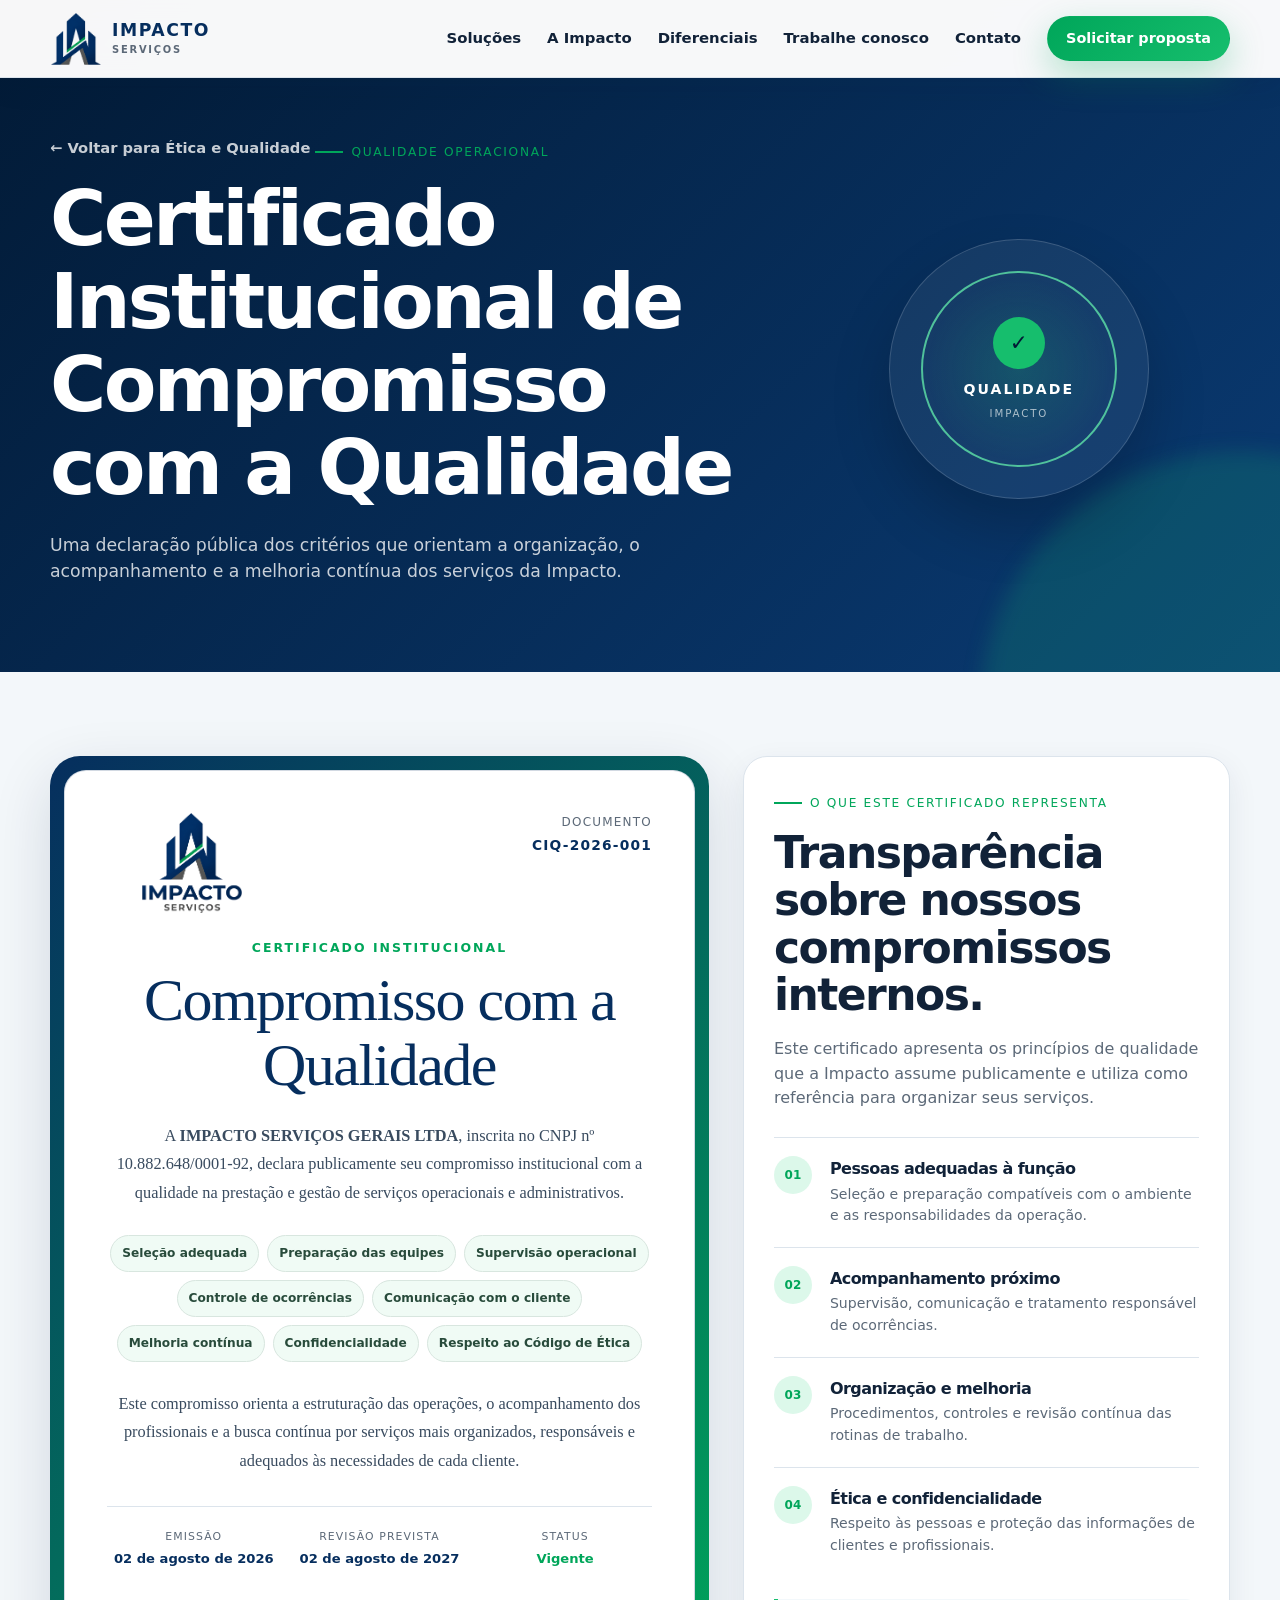
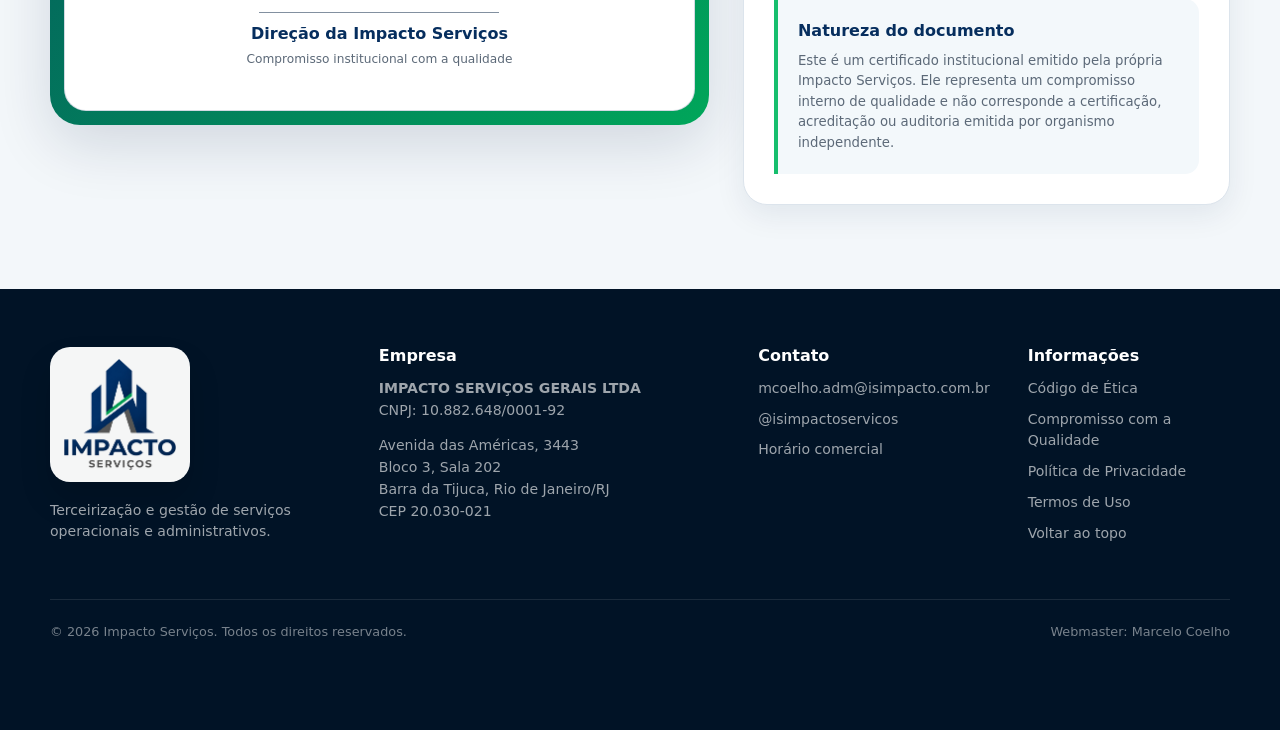
==== certificado-qualidade.html @ b69f6bbd "Add files via upload" ====
<!doctype html>
<html lang="pt-BR">
<head>
  <meta charset="utf-8" />
  <meta name="viewport" content="width=device-width, initial-scale=1, viewport-fit=cover" />
  <meta name="theme-color" content="#062e5e" />
  <meta name="description" content="Certificado Institucional de Compromisso com a Qualidade da Impacto Serviços." />
  <meta name="robots" content="index,follow" />
  <link rel="canonical" href="https://isimpacto.com.br/certificado-qualidade" />
  <link rel="icon" type="image/png" href="favicon.png" />
  <link rel="manifest" href="site.webmanifest" />
  <link rel="stylesheet" href="styles.css" />
  <title>Compromisso com a Qualidade | Impacto Serviços</title>
</head>
<body class="inner-page quality-page">
  <a class="skip-link" href="#conteudo">Ir para o conteúdo</a>

  <header class="site-header" id="topo">
    <div class="container header-inner">
      <a class="brand" href="index.html#topo" aria-label="Impacto Serviços, início">
        <img src="assets/images/logo-mark.webp" alt="" width="52" height="52" />
        <span><strong>IMPACTO</strong><small>SERVIÇOS</small></span>
      </a>
      <button class="menu-toggle" type="button" aria-expanded="false" aria-controls="menu-principal" aria-label="Abrir menu">
        <span></span><span></span><span></span>
      </button>
      <nav class="main-nav" id="menu-principal" aria-label="Navegação principal">
        <a href="index.html#solucoes">Soluções</a>
        <a href="index.html#impacto">A Impacto</a>
        <a href="index.html#diferenciais">Diferenciais</a>
        <a href="index.html#trabalhe">Trabalhe conosco</a>
        <a href="index.html#contato">Contato</a>
        <a class="btn btn-sm btn-primary nav-cta" href="index.html#proposta">Solicitar proposta</a>
      </nav>
    </div>
  </header>

  <main id="conteudo">
    <section class="document-hero quality-hero">
      <div class="container document-hero-grid">
        <div class="reveal">
          <a class="back-link" href="index.html#etica-qualidade">← Voltar para Ética e Qualidade</a>
          <span class="eyebrow">Qualidade operacional</span>
          <h1>Certificado Institucional de Compromisso com a Qualidade</h1>
          <p>Uma declaração pública dos critérios que orientam a organização, o acompanhamento e a melhoria contínua dos serviços da Impacto.</p>
        </div>
        <div class="quality-seal reveal" aria-hidden="true">
          <div class="quality-seal-inner"><span>✓</span><strong>QUALIDADE</strong><small>IMPACTO</small></div>
        </div>
      </div>
    </section>

    <section class="section certificate-section">
      <div class="container certificate-layout">
        <article class="certificate-card reveal" aria-label="Certificado Institucional de Compromisso com a Qualidade">
          <div class="certificate-border">
            <div class="certificate-header">
              <img src="assets/images/logo-impacto.webp" alt="Impacto Serviços" width="260" height="160" />
              <div class="certificate-number"><span>Documento</span><strong>CIQ-2026-001</strong></div>
            </div>

            <div class="certificate-title">
              <span>Certificado Institucional</span>
              <h2>Compromisso com a Qualidade</h2>
            </div>

            <p class="certificate-lead">A <strong>IMPACTO SERVIÇOS GERAIS LTDA</strong>, inscrita no CNPJ nº 10.882.648/0001-92, declara publicamente seu compromisso institucional com a qualidade na prestação e gestão de serviços operacionais e administrativos.</p>

            <div class="certificate-pillars">
              <span>Seleção adequada</span>
              <span>Preparação das equipes</span>
              <span>Supervisão operacional</span>
              <span>Controle de ocorrências</span>
              <span>Comunicação com o cliente</span>
              <span>Melhoria contínua</span>
              <span>Confidencialidade</span>
              <span>Respeito ao Código de Ética</span>
            </div>

            <p class="certificate-text">Este compromisso orienta a estruturação das operações, o acompanhamento dos profissionais e a busca contínua por serviços mais organizados, responsáveis e adequados às necessidades de cada cliente.</p>

            <div class="certificate-meta">
              <div><span>Emissão</span><strong>02 de agosto de 2026</strong></div>
              <div><span>Revisão prevista</span><strong>02 de agosto de 2027</strong></div>
              <div><span>Status</span><strong class="status-active">Vigente</strong></div>
            </div>

            <div class="certificate-signature">
              <div class="signature-line"></div>
              <strong>Direção da Impacto Serviços</strong>
              <span>Compromisso institucional com a qualidade</span>
            </div>
          </div>
        </article>

        <aside class="certificate-explainer reveal">
          <span class="eyebrow">O que este certificado representa</span>
          <h2>Transparência sobre nossos compromissos internos.</h2>
          <p>Este certificado apresenta os princípios de qualidade que a Impacto assume publicamente e utiliza como referência para organizar seus serviços.</p>

          <div class="quality-principles">
            <article><span>01</span><div><h3>Pessoas adequadas à função</h3><p>Seleção e preparação compatíveis com o ambiente e as responsabilidades da operação.</p></div></article>
            <article><span>02</span><div><h3>Acompanhamento próximo</h3><p>Supervisão, comunicação e tratamento responsável de ocorrências.</p></div></article>
            <article><span>03</span><div><h3>Organização e melhoria</h3><p>Procedimentos, controles e revisão contínua das rotinas de trabalho.</p></div></article>
            <article><span>04</span><div><h3>Ética e confidencialidade</h3><p>Respeito às pessoas e proteção das informações de clientes e profissionais.</p></div></article>
          </div>

          <div class="certificate-disclaimer">
            <strong>Natureza do documento</strong>
            <p>Este é um certificado institucional emitido pela própria Impacto Serviços. Ele representa um compromisso interno de qualidade e não corresponde a certificação, acreditação ou auditoria emitida por organismo independente.</p>
          </div>
        </aside>
      </div>
    </section>
  </main>

  <footer class="site-footer">
    <div class="container footer-grid">
      <div class="footer-brand">
        <img class="footer-logo" src="assets/images/logo-impacto.webp" alt="Impacto Serviços" width="180" height="180" loading="lazy" />
        <p>Terceirização e gestão de serviços operacionais e administrativos.</p>
      </div>
      <div>
        <h2>Empresa</h2>
        <p><strong>IMPACTO SERVIÇOS GERAIS LTDA</strong><br />CNPJ: 10.882.648/0001-92</p>
        <p>Avenida das Américas, 3443<br />Bloco 3, Sala 202<br />Barra da Tijuca, Rio de Janeiro/RJ<br />CEP 20.030-021</p>
      </div>
      <div>
        <h2>Contato</h2>
        <a href="mailto:mcoelho.adm@isimpacto.com.br">mcoelho.adm@isimpacto.com.br</a>
        <a href="https://www.instagram.com/isimpactoservicos/" target="_blank" rel="noopener noreferrer">@isimpactoservicos</a>
        <p>Horário comercial</p>
      </div>
      <div>
        <h2>Informações</h2>
        <a href="codigo-etica.html">Código de Ética</a>
        <a href="certificado-qualidade.html">Compromisso com a Qualidade</a>
        <a href="privacidade.html">Política de Privacidade</a>
        <a href="termos.html">Termos de Uso</a>
        <a href="#topo">Voltar ao topo</a>
      </div>
    </div>
    <div class="container footer-bottom">
      <span>© <span id="current-year"></span> Impacto Serviços. Todos os direitos reservados.</span>
      <span>Webmaster: Marcelo Coelho</span>
    </div>
  </footer>

  <script src="script.js" defer></script>
</body>
</html>
---- styles.css ----
:root {
  --navy-950: #021a35;
  --navy-900: #062e5e;
  --navy-800: #0a3b74;
  --navy-700: #0e4c8f;
  --green-600: #00a65a;
  --green-500: #16be6d;
  --green-100: #dcf8ea;
  --ink: #112238;
  --muted: #5c6978;
  --line: #dce4ec;
  --soft: #f3f7fa;
  --white: #ffffff;
  --shadow-sm: 0 10px 30px rgba(4, 39, 78, .08);
  --shadow-md: 0 20px 60px rgba(3, 31, 63, .14);
  --radius-sm: 14px;
  --radius-md: 24px;
  --radius-lg: 34px;
  --container: 1180px;
  --header-h: 78px;
}

* { box-sizing: border-box; }
html { scroll-behavior: smooth; }
body {
  margin: 0;
  color: var(--ink);
  background: var(--white);
  font-family: Inter, ui-sans-serif, system-ui, -apple-system, BlinkMacSystemFont, "Segoe UI", sans-serif;
  line-height: 1.55;
  overflow-x: hidden;
}
img { display: block; max-width: 100%; }
a { color: inherit; text-decoration: none; }
button, input, select, textarea { font: inherit; }
button { cursor: pointer; }

.skip-link {
  position: fixed;
  z-index: 9999;
  top: 10px;
  left: 10px;
  padding: 10px 14px;
  border-radius: 8px;
  color: white;
  background: var(--navy-950);
  transform: translateY(-140%);
}
.skip-link:focus { transform: translateY(0); }

.container { width: min(calc(100% - 32px), var(--container)); margin-inline: auto; }
.section { padding: 84px 0; }
.section-soft { background: var(--soft); }
.section-dark { color: var(--white); background: var(--navy-950); }

.eyebrow {
  display: inline-flex;
  align-items: center;
  gap: 8px;
  margin-bottom: 16px;
  color: var(--green-600);
  font-size: .76rem;
  font-weight: 500;
  letter-spacing: .14em;
  text-transform: uppercase;
}
.eyebrow::before { content: ""; width: 28px; height: 2px; background: currentColor; }
.eyebrow-light { color: #62efaa; }

h1, h2, h3, p { margin-top: 0; }
h1, h2, h3 { line-height: 1.08; letter-spacing: -.035em; }
h1 { max-width: 760px; margin-bottom: 22px; font-size: clamp(2.55rem, 7vw, 5.2rem); }
h2 { margin-bottom: 18px; font-size: clamp(2rem, 5vw, 3.55rem); }
h3 { margin-bottom: 12px; font-size: clamp(1.2rem, 2.4vw, 1.55rem); }
p { color: var(--muted); }
.section-dark p, .coverage-section p, .proposal-section p { color: rgba(255,255,255,.76); }

.btn {
  display: inline-flex;
  min-height: 52px;
  align-items: center;
  justify-content: center;
  padding: 14px 22px;
  border: 1px solid transparent;
  border-radius: 999px;
  font-weight: 800;
  transition: transform .25s ease, box-shadow .25s ease, background .25s ease, border-color .25s ease;
}
.btn:hover { transform: translateY(-2px); }
.btn-primary { color: var(--white); background: linear-gradient(135deg, var(--green-600), var(--green-500)); box-shadow: 0 14px 36px rgba(0,166,90,.28); }
.btn-primary:hover { box-shadow: 0 18px 42px rgba(0,166,90,.36); }
.btn-secondary { color: var(--white); background: var(--navy-900); }
.btn-ghost { color: var(--white); border-color: rgba(255,255,255,.28); background: rgba(255,255,255,.06); backdrop-filter: blur(8px); }
.btn-sm { min-height: 42px; padding: 10px 18px; font-size: .9rem; }
.btn-full { width: 100%; border: 0; }

 .site-header {
  position: fixed;
  z-index: 1000;
  inset: 0 0 auto;
  height: var(--header-h);
  border-bottom: 1px solid var(--line);
  background: rgba(255,255,255,.97);
  box-shadow: 0 8px 30px rgba(2,26,53,.08);
  backdrop-filter: blur(14px);
  transition: background .25s ease, border-color .25s ease, box-shadow .25s ease;
}
.site-header.scrolled { background: rgba(255,255,255,.97); border-color: var(--line); box-shadow: 0 8px 30px rgba(2,26,53,.08); backdrop-filter: blur(14px); }
.header-inner { height: 100%; display: flex; align-items: center; justify-content: space-between; gap: 20px; }
.brand { display: inline-flex; align-items: center; gap: 10px; flex-shrink: 0; color: var(--navy-900); }
.brand img { width: 52px; height: 52px; object-fit: contain; flex: 0 0 auto; }
.brand span { display: grid; line-height: 1; }
.brand strong { color: var(--navy-900); font-size: 1.08rem; letter-spacing: .09em; }
.brand small { margin-top: 5px; color: var(--muted); font-size: .62rem; font-weight: 700; letter-spacing: .18em; }
.main-nav { display: flex; align-items: center; gap: 26px; color: var(--ink); font-size: .93rem; font-weight: 700; }
.site-header.scrolled .main-nav { color: var(--ink); }
.main-nav > a:not(.btn) { position: relative; }
.main-nav > a:not(.btn)::after { content: ""; position: absolute; left: 0; right: 100%; bottom: -7px; height: 2px; background: var(--green-500); transition: right .2s ease; }
.main-nav > a:not(.btn):hover::after { right: 0; }
.menu-toggle { display: none; width: 46px; height: 46px; padding: 11px; border: 0; border-radius: 50%; background: var(--soft); }
.menu-toggle span { display: block; width: 100%; height: 2px; margin: 5px 0; border-radius: 2px; background: var(--navy-900); transition: transform .2s ease, opacity .2s ease; }
.site-header.scrolled .menu-toggle { background: var(--soft); }
.site-header.scrolled .menu-toggle span { background: var(--navy-900); }

.hero { position: relative; min-height: 100svh; padding: calc(var(--header-h) + 52px) 0 70px; overflow: hidden; }
.hero::before { content: ""; position: absolute; inset: 0; background: radial-gradient(circle at 20% 10%, rgba(0,166,90,.16), transparent 32%), linear-gradient(120deg, rgba(4,53,105,.4), transparent 56%); pointer-events: none; }
.hero-glow { position: absolute; border-radius: 50%; filter: blur(10px); opacity: .35; }
.hero-glow-one { width: 380px; height: 380px; right: -120px; top: 80px; background: #0f7bd5; }
.hero-glow-two { width: 270px; height: 270px; left: -100px; bottom: 10%; background: var(--green-600); }
.hero-grid { position: relative; display: grid; grid-template-columns: minmax(0, .92fr) minmax(500px, 1.08fr); gap: 64px; align-items: center; }
.hero-copy > p { max-width: 630px; margin-bottom: 30px; font-size: clamp(1.05rem, 2vw, 1.22rem); }
.hero-actions { display: flex; flex-wrap: wrap; gap: 12px; margin-bottom: 30px; }
.hero-points { display: grid; gap: 10px; margin: 0; padding: 0; list-style: none; color: rgba(255,255,255,.84); font-size: .94rem; }
.check { display: inline-grid; width: 22px; height: 22px; place-items: center; margin-right: 8px; border-radius: 50%; color: var(--navy-950); background: var(--green-500); font-size: .77rem; font-weight: 900; }

.hero-gallery { display: grid; grid-template-columns: 1.1fr .9fr; grid-template-rows: repeat(2, 250px); gap: 16px; }
.hero-card { position: relative; margin: 0; overflow: hidden; border: 1px solid rgba(255,255,255,.14); border-radius: var(--radius-md); box-shadow: var(--shadow-md); }
.hero-card-main { grid-row: 1 / span 2; }
.hero-card img { width: 100%; height: 100%; object-fit: cover; transition: transform .7s cubic-bezier(.2,.8,.2,1); }
.hero-card:hover img { transform: scale(1.04); }
.hero-card::after { content: ""; position: absolute; inset: 45% 0 0; background: linear-gradient(transparent, rgba(2,26,53,.88)); }
.hero-card figcaption { position: absolute; z-index: 1; left: 20px; right: 20px; bottom: 18px; font-weight: 800; }

.stats { position: relative; z-index: 2; margin-top: -34px; }
.stats-grid { display: grid; grid-template-columns: repeat(4,1fr); border: 1px solid var(--line); border-radius: var(--radius-md); background: white; box-shadow: var(--shadow-md); overflow: hidden; }
.stat { padding: 28px; text-align: center; }
.stat + .stat { border-left: 1px solid var(--line); }
.stat strong { display: block; color: var(--navy-900); font-size: clamp(1.7rem,3vw,2.45rem); line-height: 1; }
.stat span { display: block; margin-top: 8px; color: var(--muted); font-size: .88rem; }

.section-heading { max-width: 760px; margin-bottom: 42px; }
.section-heading p { max-width: 680px; font-size: 1.05rem; }
.solution-grid { display: grid; grid-template-columns: repeat(3,1fr); gap: 22px; }
.solution-card { display: flex; min-height: 100%; flex-direction: column; overflow: hidden; border: 1px solid var(--line); border-radius: var(--radius-md); background: white; box-shadow: var(--shadow-sm); transition: transform .25s ease, box-shadow .25s ease, border-color .25s ease; }
.solution-card:hover { transform: translateY(-7px); border-color: rgba(0,166,90,.38); box-shadow: var(--shadow-md); }
.solution-image { aspect-ratio: 4 / 5; overflow: hidden; background: var(--soft); }
.solution-image img { width: 100%; height: 100%; object-fit: cover; object-position: center top; transition: transform .55s ease; }
.solution-card:hover .solution-image img { transform: scale(1.04); }
.card-hospital .solution-image img { object-position: center 10%; }
.card-portaria .solution-image img { object-position: center 10%; }
.card-admin .solution-image img { object-position: center top; }
.solution-body { display: flex; flex: 1; flex-direction: column; padding: 26px; }
.solution-body h3 span { display: block; margin-top: 5px; color: var(--green-600); font-size: .78em; }
.card-number { display: block; margin-bottom: 14px; color: var(--green-600); font-size: .78rem; font-weight: 900; letter-spacing: .16em; }
.solution-body ul { display: grid; gap: 8px; margin: 4px 0 24px; padding-left: 19px; color: var(--muted); font-size: .92rem; }
.text-link { margin-top: auto; color: var(--navy-900); font-weight: 850; }
.text-link span { display: inline-block; transition: transform .2s ease; }
.text-link:hover span { transform: translateX(5px); }

.about-grid { display: grid; grid-template-columns: .9fr 1.1fr; gap: 72px; align-items: center; }
.about-media { position: relative; min-height: 650px; }
.about-main { width: 82%; height: 650px; object-fit: cover; object-position: center top; border-radius: var(--radius-lg); box-shadow: var(--shadow-md); }
.about-float { position: absolute; right: 0; bottom: 42px; width: 46%; padding: 8px; border-radius: 22px; background: white; box-shadow: var(--shadow-md); }
.about-float img { width: 100%; aspect-ratio: 4 / 5; object-fit: cover; object-position: center top; border-radius: 16px; }
.about-copy > p { font-size: 1.04rem; }
.feature-list { display: grid; gap: 14px; margin-top: 28px; }
.feature-list > div { display: grid; grid-template-columns: 42px 1fr; gap: 14px; align-items: start; padding: 16px 0; border-top: 1px solid var(--line); }
.feature-list span { display: grid; width: 42px; height: 42px; place-items: center; border-radius: 50%; color: var(--green-600); background: var(--green-100); font-size: .8rem; font-weight: 900; }
.feature-list p { margin: 7px 0 0; }

.benefits-grid { display: grid; grid-template-columns: repeat(3,1fr); gap: 18px; }
.benefit { padding: 26px; border: 1px solid var(--line); border-radius: var(--radius-md); background: white; transition: border-color .25s ease, transform .25s ease, background .25s ease; }
.benefit:hover { transform: translateY(-4px); border-color: var(--green-500); background: linear-gradient(180deg,#fff,#f3fff8); }
.benefit-icon { display: grid; width: 46px; height: 46px; place-items: center; margin-bottom: 22px; border-radius: 14px; color: white; background: var(--navy-900); font-size: 1.15rem; }
.benefit p { margin-bottom: 0; }

.coverage-section { position: relative; overflow: hidden; color: white; background: linear-gradient(135deg,var(--navy-950),var(--navy-800)); }
.coverage-section::after { content: ""; position: absolute; width: 500px; height: 500px; right: -180px; bottom: -260px; border-radius: 50%; background: rgba(0,166,90,.22); filter: blur(20px); }
.coverage-grid { position: relative; z-index: 1; display: grid; grid-template-columns: 1.05fr .95fr; gap: 70px; align-items: center; }
.coverage-cards { display: grid; grid-template-columns: repeat(2,1fr); gap: 14px; margin-top: 28px; }
.coverage-cards article { padding: 22px; border: 1px solid rgba(255,255,255,.14); border-radius: 20px; background: rgba(255,255,255,.07); backdrop-filter: blur(8px); }
.coverage-cards strong, .coverage-cards span { display: block; }
.coverage-cards strong { color: #65efad; font-size: .85rem; text-transform: uppercase; letter-spacing: .12em; }
.coverage-cards span { margin: 5px 0 8px; font-size: 1.3rem; font-weight: 850; }
.coverage-cards p { margin: 0; font-size: .9rem; }
.coverage-visual { position: relative; display: grid; aspect-ratio: 1; max-width: 490px; place-items: center; margin-inline: auto; }
.coverage-visual img { position: relative; z-index: 2; filter: drop-shadow(0 24px 30px rgba(0,0,0,.24)); }
.coverage-logo { width: min(78%, 420px); height: auto; padding: 22px 24px; border-radius: 28px; background: rgba(255,255,255,.96); box-shadow: 0 24px 60px rgba(1,19,38,.28); }
.radar-ring { position: absolute; border: 1px solid rgba(255,255,255,.18); border-radius: 50%; animation: rotate 18s linear infinite; }
.ring-one { width: 42%; height: 42%; }
.ring-two { width: 68%; height: 68%; animation-direction: reverse; }
.ring-three { width: 94%; height: 94%; }
.pulse-dot { position: absolute; width: 13px; height: 13px; border: 3px solid rgba(255,255,255,.85); border-radius: 50%; background: var(--green-500); box-shadow: 0 0 0 8px rgba(22,190,109,.16); animation: pulse 2s ease-in-out infinite; }
.dot-one { top: 16%; right: 24%; }
.dot-two { bottom: 24%; left: 12%; animation-delay: .7s; }
.dot-three { right: 6%; bottom: 38%; animation-delay: 1.3s; }

.process-list { display: grid; grid-template-columns: repeat(4,1fr); margin: 0; padding: 0; list-style: none; counter-reset: steps; }
.process-list li { position: relative; padding: 24px; border-top: 2px solid var(--line); }
.process-list li::before { content: ""; position: absolute; top: -7px; left: 24px; width: 12px; height: 12px; border: 3px solid white; border-radius: 50%; background: var(--green-500); box-shadow: 0 0 0 1px var(--green-500); }
.process-list li span { display: block; margin-bottom: 36px; color: var(--green-600); font-size: .8rem; font-weight: 900; letter-spacing: .15em; }
.process-list li p { margin-bottom: 0; font-size: .92rem; }

.careers-grid { display: grid; grid-template-columns: .85fr 1.15fr; gap: 64px; align-items: center; }
.careers-image img { width: 100%; max-height: 640px; object-fit: cover; border-radius: var(--radius-lg); box-shadow: var(--shadow-md); }
.role-chips { display: flex; flex-wrap: wrap; gap: 9px; margin: 24px 0 30px; }
.role-chips span { padding: 8px 12px; border: 1px solid var(--line); border-radius: 999px; color: var(--navy-900); background: white; font-size: .84rem; font-weight: 750; }
.microcopy { margin: 14px 0 0; font-size: .83rem; }

.proposal-section { color: white; background: var(--navy-950); }
.proposal-grid { display: grid; grid-template-columns: .85fr 1.15fr; gap: 70px; align-items: start; }
.contact-block { display: grid; gap: 9px; margin-top: 34px; color: rgba(255,255,255,.9); }
.contact-block a { width: fit-content; border-bottom: 1px solid rgba(255,255,255,.2); }
.proposal-form { padding: 30px; border: 1px solid rgba(255,255,255,.14); border-radius: var(--radius-md); background: rgba(255,255,255,.07); box-shadow: var(--shadow-md); backdrop-filter: blur(10px); }
.form-row { display: grid; grid-template-columns: repeat(2,1fr); gap: 14px; }
.proposal-form label { display: grid; gap: 8px; margin-bottom: 14px; color: rgba(255,255,255,.9); font-size: .88rem; font-weight: 700; }
.proposal-form input, .proposal-form select, .proposal-form textarea { width: 100%; border: 1px solid rgba(255,255,255,.16); border-radius: 12px; outline: 0; color: white; background: rgba(2,26,53,.56); transition: border-color .2s ease, box-shadow .2s ease; }
.proposal-form input, .proposal-form select { min-height: 48px; padding: 0 13px; }
.proposal-form textarea { padding: 13px; resize: vertical; }
.proposal-form input:focus, .proposal-form select:focus, .proposal-form textarea:focus { border-color: var(--green-500); box-shadow: 0 0 0 3px rgba(22,190,109,.18); }
.proposal-form option { color: var(--ink); background: white; }
.proposal-form ::placeholder { color: rgba(255,255,255,.43); }
.consent { grid-template-columns: 20px 1fr !important; align-items: start; font-weight: 500 !important; line-height: 1.4; }
.consent input { width: 18px; min-height: 18px; margin-top: 1px; accent-color: var(--green-500); }
.consent a { text-decoration: underline; }
.form-status { min-height: 20px; margin: 12px 0 0; color: #8df4bf !important; font-size: .86rem; }

.site-footer { padding: 58px 0 88px; color: rgba(255,255,255,.84); background: #011326; }
.footer-grid { display: grid; grid-template-columns: 1.15fr 1.35fr .9fr .8fr; gap: 38px; }
.footer-grid h2 { margin-bottom: 14px; color: white; font-size: 1rem; letter-spacing: 0; }
.footer-grid p, .footer-grid a { display: block; color: rgba(255,255,255,.62); font-size: .88rem; }
.footer-grid a { width: fit-content; margin-bottom: 9px; }
.footer-grid a:hover { color: white; }
.footer-brand img { width: 140px; height: auto; object-fit: contain; object-position: left center; }
.footer-logo { padding: 12px 14px; border-radius: 20px; background: rgba(255,255,255,.96); box-shadow: 0 18px 32px rgba(0,0,0,.14); }
.footer-brand p { max-width: 250px; margin-top: 18px; }
.footer-bottom { display: flex; justify-content: space-between; gap: 20px; margin-top: 42px; padding-top: 22px; border-top: 1px solid rgba(255,255,255,.1); color: rgba(255,255,255,.47); font-size: .8rem; }
.mobile-cta { display: none; }

.reveal { opacity: 0; transform: translateY(24px); transition: opacity .65s ease, transform .65s cubic-bezier(.2,.8,.2,1); }
.reveal.visible { opacity: 1; transform: none; }

@keyframes rotate { to { transform: rotate(360deg); } }
@keyframes pulse { 0%,100% { transform: scale(.9); opacity: .7; } 50% { transform: scale(1.2); opacity: 1; } }

@media (max-width: 980px) {
  :root { --header-h: 70px; }
  .container { width: min(calc(100% - 28px), var(--container)); }
  .menu-toggle { display: block; }
  .main-nav {
    position: fixed;
    top: calc(var(--header-h) + 8px);
    left: 14px;
    right: 14px;
    display: grid;
    gap: 0;
    padding: 12px;
    border: 1px solid var(--line);
    border-radius: 20px;
    color: var(--ink);
    background: rgba(255,255,255,.98);
    box-shadow: var(--shadow-md);
    opacity: 0;
    pointer-events: none;
    transform: translateY(-10px) scale(.98);
    transition: opacity .2s ease, transform .2s ease;
  }
  .main-nav.open { opacity: 1; pointer-events: auto; transform: none; }
  .main-nav a { padding: 13px 12px; }
  .main-nav > a:not(.btn)::after { display: none; }
  .nav-cta { margin-top: 8px; }
  .hero { min-height: auto; padding-top: calc(var(--header-h) + 45px); }
  .hero-grid, .about-grid, .coverage-grid, .careers-grid, .proposal-grid { grid-template-columns: 1fr; }
  .hero-grid { gap: 42px; }
  .hero-gallery { grid-template-columns: repeat(3, minmax(260px, 78vw)); grid-template-rows: 390px; gap: 12px; overflow-x: auto; scroll-snap-type: x mandatory; padding: 0 0 12px; scrollbar-width: none; }
  .hero-gallery::-webkit-scrollbar { display: none; }
  .hero-card, .hero-card-main { grid-row: auto; scroll-snap-align: center; }
  .stats { margin-top: -12px; }
  .stats-grid { grid-template-columns: repeat(2,1fr); }
  .stat:nth-child(3) { border-left: 0; border-top: 1px solid var(--line); }
  .stat:nth-child(4) { border-top: 1px solid var(--line); }
  .solution-grid, .benefits-grid { grid-template-columns: repeat(2,1fr); }
  .about-grid, .careers-grid, .proposal-grid { gap: 42px; }
  .about-media { min-height: 560px; }
  .about-main { height: 560px; }
  .coverage-visual { max-width: 430px; }
  .process-list { grid-template-columns: repeat(2,1fr); }
  .footer-grid { grid-template-columns: repeat(2,1fr); }
}

@media (max-width: 640px) {
  :root { --radius-md: 20px; --radius-lg: 26px; }
  body { padding-bottom: 68px; }
  .section { padding: 66px 0; }
  .brand img { width: 48px; height: 48px; }
  .hero { padding-bottom: 46px; }
  .hero-copy > p { font-size: 1rem; }
  .hero-actions { display: grid; grid-template-columns: 1fr; }
  .hero-actions .btn { width: 100%; }
  .hero-gallery { grid-template-columns: repeat(3, minmax(280px, 88vw)); grid-template-rows: 370px; }
  .stats-grid { border-radius: 18px; }
  .stat { padding: 20px 12px; }
  .stat span { font-size: .76rem; }
  .section-heading { margin-bottom: 30px; }
  .solution-grid, .benefits-grid, .coverage-cards, .process-list, .footer-grid, .form-row { grid-template-columns: 1fr; }
  .solution-body { padding: 22px; }
  .solution-image { aspect-ratio: 4 / 5; }
  .about-media { min-height: 480px; }
  .about-main { width: 88%; height: 480px; }
  .about-float { width: 48%; bottom: 24px; }
  .benefit { padding: 22px; }
  .coverage-visual { max-width: 330px; }
  .process-list li { min-height: auto; }
  .process-list li + li { margin-top: 10px; }
  .careers-image img { max-height: 520px; }
  .proposal-form { padding: 20px; }
  .footer-bottom { flex-direction: column; }
  .mobile-cta {
    position: fixed;
    z-index: 950;
    right: 12px;
    bottom: max(10px, env(safe-area-inset-bottom));
    left: 12px;
    display: flex;
    min-height: 52px;
    align-items: center;
    justify-content: center;
    border-radius: 999px;
    color: white;
    background: linear-gradient(135deg,var(--green-600),var(--green-500));
    box-shadow: 0 15px 40px rgba(0,67,41,.35);
    font-weight: 850;
  }
}

@media (prefers-reduced-motion: reduce) {
  html { scroll-behavior: auto; }
  *, *::before, *::after { animation-duration: .01ms !important; animation-iteration-count: 1 !important; transition-duration: .01ms !important; }
  .reveal { opacity: 1; transform: none; }
}


.inner-page { background: var(--soft); }
.page-shell { padding: calc(var(--header-h) + 32px) 0 84px; }
.page-hero { padding: 26px 0 24px; }
.back-link { display: inline-flex; align-items: center; gap: 8px; margin-bottom: 18px; color: var(--navy-900); font-size: .92rem; font-weight: 700; }
.back-link:hover { color: var(--green-600); }
.page-hero p { max-width: 760px; font-size: 1.02rem; }
.job-page-grid { display: grid; grid-template-columns: .9fr 1.1fr; gap: 34px; align-items: start; }
.job-side-card, .job-form-card { padding: 28px; border: 1px solid var(--line); border-radius: var(--radius-md); background: white; box-shadow: var(--shadow-sm); }
.job-side-card img { width: 100%; aspect-ratio: 4 / 5; object-fit: cover; object-position: center top; border-radius: 22px; margin-bottom: 22px; }
.job-side-card ul { margin: 18px 0 0; padding-left: 18px; color: var(--muted); }
.job-side-card li + li { margin-top: 8px; }
.job-form-card h2 { font-size: clamp(1.8rem, 4vw, 2.6rem); }
.job-form { display: grid; gap: 0; }
.job-form .form-row { margin-bottom: 0; }
.job-form label { display: grid; gap: 8px; margin-bottom: 16px; color: var(--ink); font-size: .9rem; font-weight: 700; }
.job-form input, .job-form select, .job-form textarea { width: 100%; min-height: 50px; padding: 0 14px; border: 1px solid var(--line); border-radius: 12px; outline: 0; color: var(--ink); background: white; transition: border-color .2s ease, box-shadow .2s ease; }
.job-form textarea { min-height: 110px; padding: 14px; resize: vertical; }
.job-form input:focus, .job-form select:focus, .job-form textarea:focus { border-color: var(--green-500); box-shadow: 0 0 0 3px rgba(22,190,109,.12); }
.file-field input { padding: 12px; min-height: auto; }
.file-note { display: block; margin-top: 6px; color: var(--muted); font-size: .79rem; font-weight: 500; }
.job-form .consent { display: grid; grid-template-columns: 20px 1fr; gap: 10px; align-items: start; margin: 8px 0 18px; }
.job-form .consent input { width: 18px; min-height: 18px; margin-top: 2px; accent-color: var(--green-500); }
.job-form .consent span { color: var(--muted); font-size: .88rem; font-weight: 500; line-height: 1.45; }
.job-form button { border: 0; }
.form-status.is-success { color: var(--green-600) !important; }
.form-status.is-error { color: #d13f3f !important; }
@media (max-width: 980px) { .job-page-grid { grid-template-columns: 1fr; } }
@media (max-width: 640px) { .brand img { width: 42px; height: 42px; } .brand strong { font-size: .92rem; } .brand small { font-size: .54rem; } .page-shell { padding: calc(var(--header-h) + 20px) 0 74px; } .job-side-card, .job-form-card { padding: 22px; } }
/* Ética e qualidade */
.governance-section { background: linear-gradient(180deg, #ffffff 0%, #f4f8fb 100%); }
.governance-grid { display: grid; grid-template-columns: repeat(2, minmax(0, 1fr)); gap: 22px; }
.governance-card {
  position: relative;
  display: flex;
  min-height: 390px;
  flex-direction: column;
  padding: 34px;
  overflow: hidden;
  border: 1px solid var(--line);
  border-radius: var(--radius-md);
  background: white;
  box-shadow: var(--shadow-sm);
  transition: transform .25s ease, border-color .25s ease, box-shadow .25s ease;
}
.governance-card::after {
  content: "";
  position: absolute;
  width: 210px;
  height: 210px;
  right: -100px;
  bottom: -110px;
  border-radius: 50%;
  background: rgba(22,190,109,.09);
}
.governance-card:hover { transform: translateY(-6px); border-color: rgba(0,166,90,.36); box-shadow: var(--shadow-md); }
.governance-icon {
  display: grid;
  width: 58px;
  height: 58px;
  place-items: center;
  margin-bottom: 28px;
  border-radius: 18px;
  color: white;
  background: var(--navy-900);
  font-size: 1.35rem;
  font-weight: 800;
}
.governance-quality .governance-icon { background: linear-gradient(135deg, var(--green-600), var(--green-500)); }
.governance-label { margin-bottom: 10px; color: var(--green-600); font-size: .75rem; font-weight: 600; letter-spacing: .13em; text-transform: uppercase; }
.governance-card h3 { max-width: 520px; font-size: clamp(1.55rem, 3vw, 2.15rem); }
.governance-card p { max-width: 620px; }
.governance-card .text-link { position: relative; z-index: 1; margin-top: auto; padding-top: 20px; }

/* Páginas institucionais */
.document-hero {
  position: relative;
  padding: calc(var(--header-h) + 58px) 0 70px;
  overflow: hidden;
  color: white;
  background: linear-gradient(135deg, var(--navy-950), var(--navy-800));
}
.document-hero::after {
  content: "";
  position: absolute;
  width: 520px;
  height: 520px;
  right: -220px;
  bottom: -300px;
  border-radius: 50%;
  background: rgba(22,190,109,.18);
  filter: blur(10px);
}
.document-hero-grid { position: relative; z-index: 1; display: grid; grid-template-columns: 1.25fr .75fr; gap: 54px; align-items: center; }
.document-hero h1 { max-width: 900px; font-size: clamp(2.55rem, 6vw, 4.8rem); }
.document-hero p { max-width: 760px; color: rgba(255,255,255,.78); font-size: 1.08rem; }
.document-hero .back-link { color: rgba(255,255,255,.78); }
.document-hero .back-link:hover { color: #79f0b4; }
.document-emblem {
  display: grid;
  min-height: 310px;
  place-items: center;
  align-content: center;
  gap: 18px;
  border: 1px solid rgba(255,255,255,.14);
  border-radius: var(--radius-lg);
  background: rgba(255,255,255,.07);
  box-shadow: var(--shadow-md);
  backdrop-filter: blur(10px);
}
.document-emblem img { width: 150px; filter: drop-shadow(0 20px 24px rgba(0,0,0,.23)); }
.document-emblem span { color: rgba(255,255,255,.82); font-size: .82rem; font-weight: 600; letter-spacing: .14em; text-transform: uppercase; }
.document-section { background: var(--soft); }
.narrow-container { max-width: 1040px; }
.document-intro { max-width: 780px; margin-bottom: 42px; }
.document-kicker { display: block; margin-bottom: 12px; color: var(--green-600); font-size: .76rem; font-weight: 600; letter-spacing: .13em; text-transform: uppercase; }
.ethics-grid { display: grid; grid-template-columns: repeat(2, minmax(0, 1fr)); gap: 16px; }
.ethics-item {
  display: grid;
  grid-template-columns: 50px 1fr;
  column-gap: 16px;
  padding: 24px;
  border: 1px solid var(--line);
  border-radius: 20px;
  background: white;
  box-shadow: 0 8px 24px rgba(4,39,78,.05);
}
.ethics-item > span {
  grid-row: 1 / span 2;
  display: grid;
  width: 44px;
  height: 44px;
  place-items: center;
  border-radius: 50%;
  color: var(--green-600);
  background: var(--green-100);
  font-size: .78rem;
  font-weight: 800;
}
.ethics-item h3 { margin-top: 7px; font-size: 1.12rem; letter-spacing: -.02em; }
.ethics-item p { grid-column: 2; margin-bottom: 0; font-size: .91rem; }
.ethics-statement {
  display: grid;
  grid-template-columns: 84px 1fr;
  gap: 24px;
  align-items: center;
  margin-top: 34px;
  padding: 34px;
  border-radius: var(--radius-md);
  color: white;
  background: linear-gradient(135deg, var(--navy-950), var(--navy-800));
  box-shadow: var(--shadow-md);
}
.statement-mark { color: var(--green-500); font-family: Georgia, serif; font-size: 6rem; line-height: .7; }
.ethics-statement h2 { font-size: clamp(1.6rem, 3.5vw, 2.45rem); }
.ethics-statement p { margin-bottom: 0; color: rgba(255,255,255,.76); }
.document-actions { display: flex; flex-wrap: wrap; gap: 12px; margin-top: 34px; }

/* Certificado institucional */
.quality-seal {
  display: grid;
  width: 260px;
  height: 260px;
  place-items: center;
  justify-self: center;
  border: 1px solid rgba(255,255,255,.16);
  border-radius: 50%;
  background: rgba(255,255,255,.06);
  box-shadow: 0 30px 60px rgba(0,0,0,.2);
}
.quality-seal-inner {
  display: grid;
  width: 196px;
  height: 196px;
  place-items: center;
  align-content: center;
  border: 2px solid rgba(101,239,173,.75);
  border-radius: 50%;
  color: white;
  background: radial-gradient(circle, rgba(22,190,109,.18), transparent 68%);
}
.quality-seal-inner span { display: grid; width: 52px; height: 52px; place-items: center; margin-bottom: 10px; border-radius: 50%; color: var(--navy-950); background: var(--green-500); font-size: 1.35rem; font-weight: 900; }
.quality-seal-inner strong { font-size: .88rem; letter-spacing: .15em; }
.quality-seal-inner small { margin-top: 5px; color: rgba(255,255,255,.65); font-size: .64rem; letter-spacing: .18em; }
.certificate-section { background: var(--soft); }
.certificate-layout { display: grid; grid-template-columns: minmax(0, 1.15fr) minmax(330px, .85fr); gap: 34px; align-items: start; }
.certificate-card { padding: 14px; border-radius: 30px; background: linear-gradient(135deg, var(--navy-900), var(--green-600)); box-shadow: var(--shadow-md); }
.certificate-border { padding: 42px; border: 1px solid rgba(6,46,94,.18); border-radius: 22px; background: #fff; }
.certificate-header { display: flex; align-items: flex-start; justify-content: space-between; gap: 20px; }
.certificate-header img { width: 170px; height: 100px; object-fit: contain; }
.certificate-number { display: grid; justify-items: end; gap: 3px; color: var(--muted); font-size: .75rem; text-transform: uppercase; letter-spacing: .1em; }
.certificate-number strong { color: var(--navy-900); font-size: .86rem; }
.certificate-title { margin: 22px 0 24px; text-align: center; }
.certificate-title > span { color: var(--green-600); font-size: .78rem; font-weight: 600; letter-spacing: .16em; text-transform: uppercase; }
.certificate-title h2 { margin-top: 8px; color: var(--navy-900); font-family: Georgia, "Times New Roman", serif; font-size: clamp(2.2rem, 5vw, 3.75rem); font-weight: 500; letter-spacing: -.025em; }
.certificate-lead, .certificate-text { color: #394b5f; font-family: Georgia, "Times New Roman", serif; font-size: 1.02rem; line-height: 1.75; text-align: center; }
.certificate-pillars { display: flex; flex-wrap: wrap; justify-content: center; gap: 8px; margin: 28px 0; }
.certificate-pillars span { padding: 8px 11px; border: 1px solid #d8e6df; border-radius: 999px; color: #284b3b; background: #f0fbf5; font-size: .76rem; font-weight: 650; }
.certificate-meta { display: grid; grid-template-columns: repeat(3, 1fr); gap: 12px; margin-top: 30px; padding-top: 22px; border-top: 1px solid var(--line); }
.certificate-meta div { display: grid; gap: 4px; text-align: center; }
.certificate-meta span { color: var(--muted); font-size: .68rem; letter-spacing: .1em; text-transform: uppercase; }
.certificate-meta strong { color: var(--navy-900); font-size: .82rem; }
.status-active { color: var(--green-600) !important; }
.certificate-signature { display: grid; justify-items: center; margin-top: 42px; text-align: center; }
.signature-line { width: 240px; margin-bottom: 9px; border-top: 1px solid #8290a0; }
.certificate-signature strong { color: var(--navy-900); }
.certificate-signature span { margin-top: 3px; color: var(--muted); font-size: .76rem; }
.certificate-explainer { padding: 30px; border: 1px solid var(--line); border-radius: var(--radius-md); background: white; box-shadow: var(--shadow-sm); }
.certificate-explainer h2 { font-size: clamp(1.85rem, 3.5vw, 2.75rem); }
.quality-principles { display: grid; gap: 2px; margin-top: 26px; }
.quality-principles article { display: grid; grid-template-columns: 42px 1fr; gap: 14px; padding: 18px 0; border-top: 1px solid var(--line); }
.quality-principles article > span { display: grid; width: 38px; height: 38px; place-items: center; border-radius: 50%; color: var(--green-600); background: var(--green-100); font-size: .75rem; font-weight: 800; }
.quality-principles h3 { margin: 4px 0 6px; font-size: 1rem; }
.quality-principles p { margin: 0; font-size: .88rem; }
.certificate-disclaimer { margin-top: 24px; padding: 20px; border-left: 4px solid var(--green-500); border-radius: 0 14px 14px 0; background: #f3f8fb; }
.certificate-disclaimer strong { display: block; margin-bottom: 7px; color: var(--navy-900); }
.certificate-disclaimer p { margin: 0; font-size: .83rem; }

@media (max-width: 980px) {
  .governance-grid, .document-hero-grid, .certificate-layout { grid-template-columns: 1fr; }
  .document-emblem { min-height: 240px; }
  .quality-seal { width: 220px; height: 220px; }
  .quality-seal-inner { width: 168px; height: 168px; }
}

@media (max-width: 640px) {
  .governance-card { min-height: auto; padding: 26px; }
  .document-hero { padding: calc(var(--header-h) + 38px) 0 52px; }
  .document-emblem { min-height: 210px; }
  .document-emblem img { width: 112px; }
  .ethics-grid { grid-template-columns: 1fr; }
  .ethics-item { grid-template-columns: 44px 1fr; padding: 20px; }
  .ethics-statement { grid-template-columns: 1fr; padding: 26px; }
  .statement-mark { font-size: 4.5rem; }
  .document-actions { display: grid; grid-template-columns: 1fr; }
  .document-actions .btn { width: 100%; }
  .quality-seal { width: 190px; height: 190px; }
  .quality-seal-inner { width: 146px; height: 146px; }
  .certificate-card { padding: 8px; border-radius: 22px; }
  .certificate-border { padding: 24px 18px; border-radius: 16px; }
  .certificate-header { align-items: center; }
  .certificate-header img { width: 126px; height: 78px; }
  .certificate-number { font-size: .62rem; }
  .certificate-number strong { font-size: .72rem; }
  .certificate-meta { grid-template-columns: 1fr; gap: 14px; }
  .certificate-title h2 { font-size: 2.25rem; }
  .certificate-lead, .certificate-text { font-size: .94rem; }
  .certificate-explainer { padding: 24px; }
}
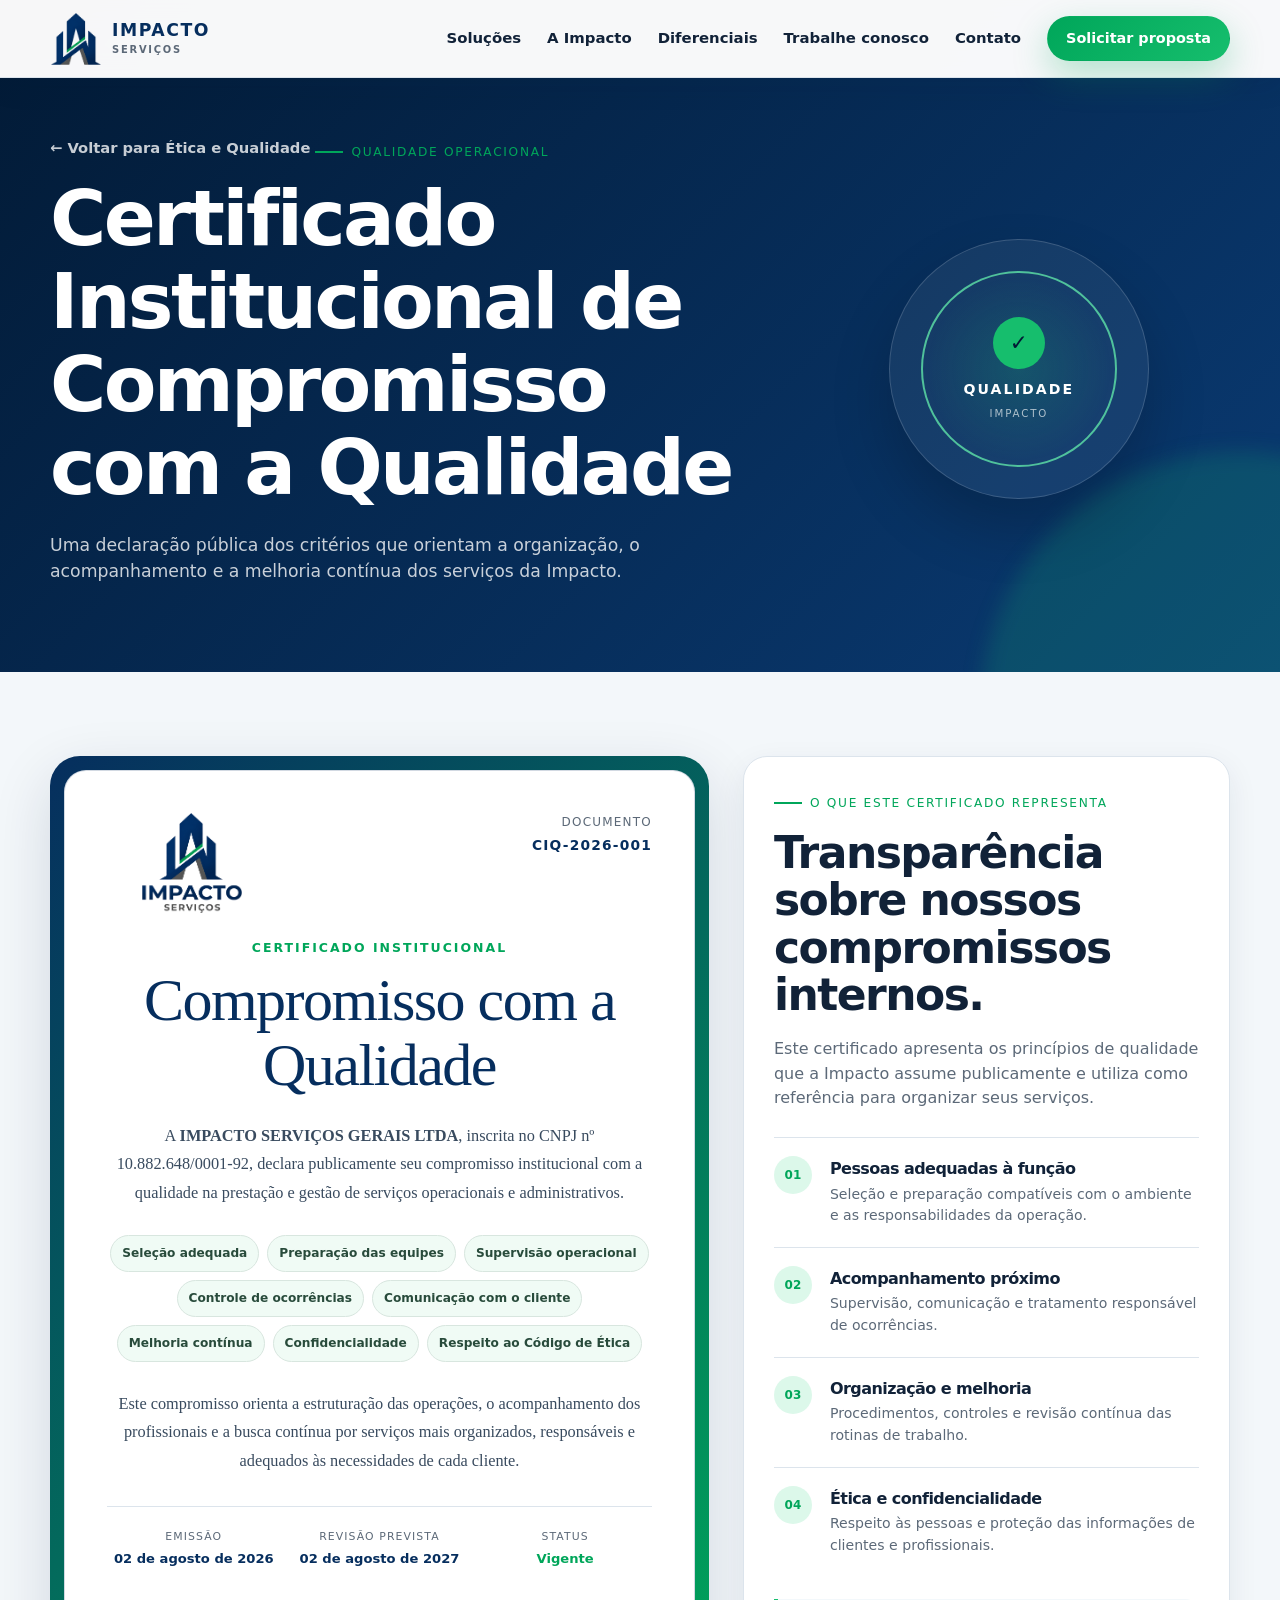
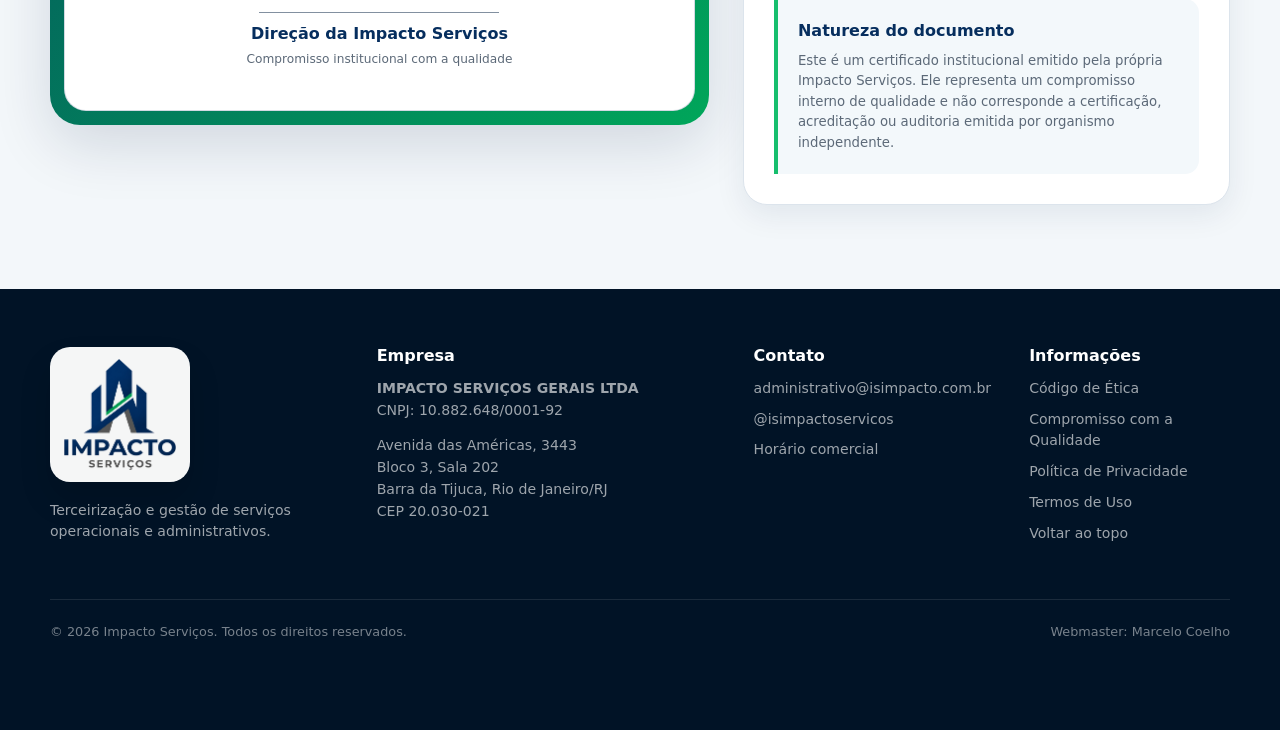
==== commit 427e974d: "Add files via upload" ====
--- a/certificado-qualidade.html
+++ b/certificado-qualidade.html
@@ -127,7 +127,7 @@
       </div>
       <div>
         <h2>Contato</h2>
-        <a href="mailto:mcoelho.adm@isimpacto.com.br">mcoelho.adm@isimpacto.com.br</a>
+        <a href="mailto:administrativo@isimpacto.com.br">administrativo@isimpacto.com.br</a>
         <a href="https://www.instagram.com/isimpactoservicos/" target="_blank" rel="noopener noreferrer">@isimpactoservicos</a>
         <p>Horário comercial</p>
       </div>
--- a/styles.css
+++ b/styles.css
@@ -459,7 +459,13 @@
   box-shadow: var(--shadow-md);
   backdrop-filter: blur(10px);
 }
-.document-emblem img { width: 150px; filter: drop-shadow(0 20px 24px rgba(0,0,0,.23)); }
+.document-emblem img {
+  width: 150px;
+  padding: 18px;
+  border-radius: 24px;
+  background: rgba(255,255,255,.96);
+  box-shadow: 0 18px 40px rgba(0,0,0,.22);
+}
 .document-emblem span { color: rgba(255,255,255,.82); font-size: .82rem; font-weight: 600; letter-spacing: .14em; text-transform: uppercase; }
 .document-section { background: var(--soft); }
 .narrow-container { max-width: 1040px; }
@@ -598,3 +604,72 @@
   .certificate-lead, .certificate-text { font-size: .94rem; }
   .certificate-explainer { padding: 24px; }
 }
+
+/* Novas frentes de atuação */
+.service-expansion-heading { margin-top: 72px; }
+.service-expansion-grid {
+  display: grid;
+  grid-template-columns: repeat(3, 1fr);
+  gap: 22px;
+}
+.service-expansion-card {
+  overflow: hidden;
+  border: 1px solid var(--line);
+  border-radius: var(--radius-md);
+  background: #fff;
+  box-shadow: var(--shadow-sm);
+  transition: transform .25s ease, box-shadow .25s ease, border-color .25s ease;
+}
+.service-expansion-card:hover {
+  transform: translateY(-6px);
+  border-color: rgba(0,166,90,.38);
+  box-shadow: var(--shadow-md);
+}
+.service-expansion-card picture {
+  display: block;
+  aspect-ratio: 4 / 5;
+  overflow: hidden;
+  background: var(--soft);
+}
+.service-expansion-card img {
+  width: 100%;
+  height: 100%;
+  object-fit: cover;
+  object-position: center top;
+  transition: transform .55s ease;
+}
+.service-expansion-card:hover img { transform: scale(1.04); }
+.service-expansion-card > div { padding: 24px; }
+.service-expansion-card h3 { color: var(--navy-900); }
+.service-expansion-card p { margin-bottom: 18px; font-size: .94rem; }
+.service-expansion-card ul {
+  display: grid;
+  gap: 8px;
+  margin: 0;
+  padding: 0;
+  list-style: none;
+  color: var(--muted);
+  font-size: .9rem;
+}
+.service-expansion-card li {
+  position: relative;
+  padding-left: 22px;
+}
+.service-expansion-card li::before {
+  content: "✓";
+  position: absolute;
+  left: 0;
+  top: 0;
+  color: var(--green-600);
+  font-weight: 900;
+}
+
+@media (max-width: 980px) {
+  .service-expansion-grid { grid-template-columns: repeat(2, 1fr); }
+}
+
+@media (max-width: 640px) {
+  .service-expansion-heading { margin-top: 50px; }
+  .service-expansion-grid { grid-template-columns: 1fr; }
+  .service-expansion-card > div { padding: 22px; }
+}
